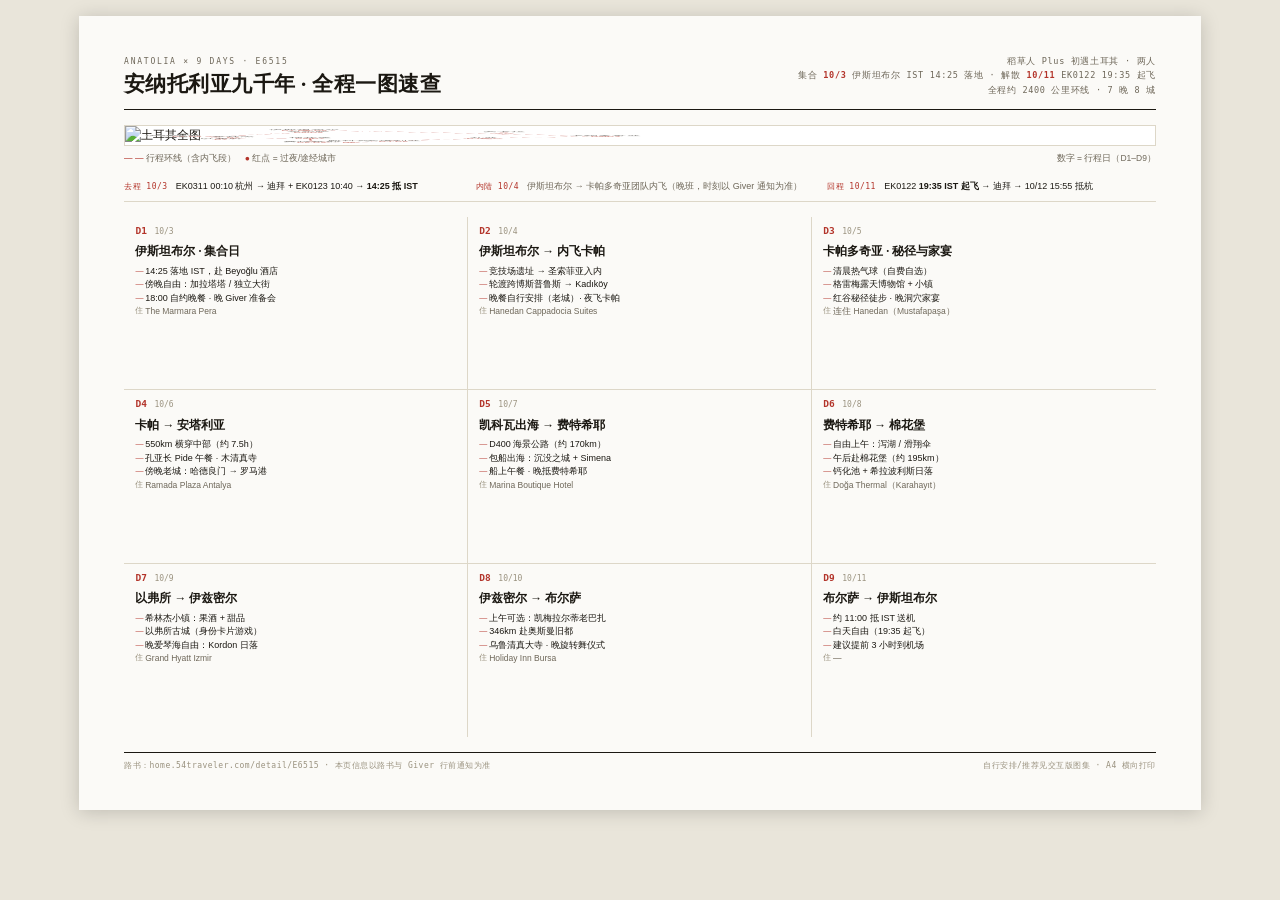
==== print.html @ 03088bc4 "土耳其 9 天图集 · E6515 初遇土耳其" ====
<!DOCTYPE html>
<html lang="zh-CN">
<head>
<meta charset="UTF-8">
<meta name="viewport" content="width=device-width, initial-scale=1">
<title>打印一页 · 安纳托利亚 9 天全图速查</title>
<style>
  :root{
    --paper:#FBFAF7; --ink:#1B1812; --sub:#6E6759; --faint:#9A927F;
    --line:#DDD7C8; --red:#B3342A;
    --serif:"Songti SC","STSong",Georgia,"Times New Roman",serif;
    --sans:-apple-system,BlinkMacSystemFont,"PingFang SC","Hiragino Sans GB","Microsoft YaHei",sans-serif;
    --mono:"SF Mono",ui-monospace,Menlo,Consolas,monospace;
  }
  *{margin:0;padding:0;box-sizing:border-box}
  html{-webkit-text-size-adjust:100%}
  body{background:#E9E5DA;color:var(--ink);font-family:var(--sans);
       -webkit-font-smoothing:antialiased;font-size:12px;line-height:1.55;
       -webkit-print-color-adjust:exact;print-color-adjust:exact}

  .sheet{width:297mm;height:210mm;margin:16px auto;background:var(--paper);
         padding:10mm 12mm;display:flex;flex-direction:column;gap:4mm;
         box-shadow:0 2px 18px rgba(0,0,0,.18)}

  /* ---- 页眉 ---- */
  header{display:flex;align-items:baseline;justify-content:space-between;
         border-bottom:1.5px solid var(--ink);padding-bottom:2.2mm}
  .kick{font-family:var(--mono);font-size:8px;letter-spacing:.22em;color:var(--sub);text-transform:uppercase}
  h1{font-family:var(--serif);font-size:21px;font-weight:600;letter-spacing:.02em}
  .meta{font-family:var(--mono);font-size:8.5px;color:var(--sub);letter-spacing:.08em;text-align:right;line-height:1.7}
  .meta b{color:var(--red);font-weight:600}

  /* ---- 全图 ---- */
  .mapwrap{position:relative;border:1px solid var(--line);background:#fff;flex:none}
  .mapwrap img{display:block;width:100%}
  .mapwrap svg{position:absolute;inset:0;width:100%;height:100%}
  .mapfoot{display:flex;justify-content:space-between;margin-top:1.6mm;
           font-size:8.5px;color:var(--sub)}
  .mapfoot .r{color:var(--red)}

  /* ---- 航班条 ---- */
  .flights{display:flex;gap:6mm;border-bottom:1px solid var(--line);padding-bottom:1.8mm}
  .flights .f{flex:1;display:flex;gap:2.2mm;align-items:baseline;font-size:9px}
  .flights .d{font-family:var(--mono);font-size:8px;color:var(--red);white-space:nowrap;letter-spacing:.06em}
  .flights .t{color:var(--sub)}

  /* ---- 九天格 ---- */
  .days{flex:1;display:grid;grid-template-columns:repeat(3,1fr);grid-template-rows:repeat(3,1fr);gap:0}
  .day{border-right:1px solid var(--line);border-bottom:1px solid var(--line);
       padding:1.8mm 3mm;overflow:hidden;display:flex;flex-direction:column;gap:1mm}
  .day:nth-child(3n){border-right:none}
  .day:nth-child(n+7){border-bottom:none}
  .day .dh{display:flex;align-items:baseline;gap:2mm}
  .day .dn{font-family:var(--mono);font-size:9.5px;font-weight:700;color:var(--red)}
  .day .dt{font-family:var(--mono);font-size:8px;color:var(--faint)}
  .day .dm{font-family:var(--serif);font-size:12px;font-weight:600}
  .day ul{list-style:none;font-size:9px;line-height:1.5;color:var(--ink)}
  .day li{padding-left:2.6mm;position:relative}
  .day li::before{content:"—";position:absolute;left:0;color:var(--red);font-size:8px}
  .day li.s::before{color:var(--faint)}
  .day li.hotel{margin-top:auto;color:var(--sub);font-size:8.5px}
  .day li.hotel::before{content:"住";color:var(--faint);font-size:8px}

  footer{flex:none;display:flex;justify-content:space-between;border-top:1.5px solid var(--ink);
         padding-top:1.6mm;font-size:8px;color:var(--faint);font-family:var(--mono);letter-spacing:.06em}

  @media print{
    @page{size:A4 landscape;margin:0}
    body{background:var(--paper)}
    .sheet{margin:0;box-shadow:none}
  }
  @media(max-width:900px){
    body{background:var(--paper)}
    .sheet{width:100%;height:auto;min-height:100vh;margin:0;box-shadow:none;padding:16px}
    .days{grid-template-columns:1fr;grid-template-rows:none}
    .day{border-bottom:1px solid var(--line)!important;border-right:none!important;padding:10px 2px}
    .flights{flex-direction:column;gap:4px}
    header h1{font-size:18px}
  }
</style>
</head>
<body>
<div class="sheet">

  <header>
    <div>
      <div class="kick">ANATOLIA × 9 DAYS · E6515</div>
      <h1>安纳托利亚九千年 · 全程一图速查</h1>
    </div>
    <div class="meta">
      稻草人 Plus 初遇土耳其 · 两人<br>
      集合 <b>10/3</b> 伊斯坦布尔 IST 14:25 落地 · 解散 <b>10/11</b> EK0122 19:35 起飞<br>
      全程约 2400 公里环线 · 7 晚 8 城
    </div>
  </header>

  <div>
    <div class="mapwrap">
      <img src="土耳其历史图集/assets/img/base-map.png" alt="土耳其全图">
      <svg viewBox="0 0 1579.4531 677.31348" preserveAspectRatio="none" aria-label="行程路线"></svg>
    </div>
    <div class="mapfoot">
      <span><span class="r">— —</span> 行程环线（含内飞段）　<span class="r">●</span> 红点 = 过夜/途经城市</span>
      <span>数字 = 行程日（D1–D9）</span>
    </div>
  </div>

  <div class="flights">
    <div class="f"><span class="d">去程 10/3</span><span>EK0311 00:10 杭州 → 迪拜 + EK0123 10:40 → <b>14:25 抵 IST</b></span></div>
    <div class="f"><span class="d">内陆 10/4</span><span class="t">伊斯坦布尔 → 卡帕多奇亚团队内飞（晚班，时刻以 Giver 通知为准）</span></div>
    <div class="f"><span class="d">回程 10/11</span><span>EK0122 <b>19:35 IST 起飞</b> → 迪拜 → 10/12 15:55 抵杭</span></div>
  </div>

  <div class="days" id="days"></div>

  <footer>
    <span>路书：home.54traveler.com/detail/E6515 · 本页信息以路书与 Giver 行前通知为准</span>
    <span>自行安排/推荐见交互版图集 · A4 横向打印</span>
  </footer>

</div>

<script>
// 底图 SVG 像素空间（与图集校准一致）
const X = lon => (lon - 25.5) / 20 * 1579.4531;
const Y = lat => (42.5 - lat) / 7 * 677.31348;

const ROUTE = [
  [28.98,41.01],[34.83,38.64],[32.48,37.87],[30.71,36.89],[29.85,36.19],
  [29.12,36.65],[29.09,37.78],[27.60,37.93],[27.36,37.94],[27.14,38.42],
  [29.06,40.19],[28.98,41.01]
];
const CITIES = [
  {n:'伊斯坦布尔',d:'D1·D2·D9',lon:28.98,lat:41.01},
  {n:'布尔萨',d:'D8·D9',lon:29.06,lat:40.19},
  {n:'伊兹密尔',d:'D7·D8',lon:27.14,lat:38.42,anchor:'end',dx:-12,dy:-6},
  {n:'以弗所',d:'D7',lon:27.36,lat:37.94,dy:38},
  {n:'希林杰',d:'D7',lon:27.60,lat:37.93,dy:-34},
  {n:'棉花堡',d:'D6·D7',lon:29.09,lat:37.78},
  {n:'费特希耶',d:'D5·D6',lon:29.12,lat:36.65,dy:38},
  {n:'凯科瓦',d:'D5',lon:29.85,lat:36.19,dy:-34},
  {n:'安塔利亚',d:'D4·D5',lon:30.71,lat:36.89},
  {n:'孔亚',d:'D4 途经',lon:32.48,lat:37.87},
  {n:'卡帕多奇亚',d:'D2·D3',lon:34.83,lat:38.64},
  {n:'安卡拉',d:'途经',lon:32.86,lat:39.93}
];

const routePts = ROUTE.map(p => `${X(p[0]).toFixed(1)},${Y(p[1]).toFixed(1)}`).join(' ');
const dots = CITIES.map(c => {
  const dx = c.dx||0, dy = c.dy||0, a = c.anchor||'middle';
  return `<g transform="translate(${X(c.lon).toFixed(1)},${Y(c.lat).toFixed(1)})">
    <circle r="7" fill="#B3342A" stroke="#fff" stroke-width="2.5"></circle>
    <text x="${dx}" y="${-13+dy}" font-size="21" text-anchor="${a}" fill="#1B1812" font-weight="bold"
      stroke="#FBFAF7" stroke-width="4" paint-order="stroke" style="pointer-events:none">${c.n}</text>
    <text x="${dx}" y="${30+dy}" font-size="16" text-anchor="${a}" fill="#B3342A" font-weight="bold"
      stroke="#FBFAF7" stroke-width="3.5" paint-order="stroke" style="pointer-events:none">${c.d}</text>
  </g>`;
}).join('');
document.querySelector('.mapwrap svg').innerHTML =
  `<polyline points="${routePts}" fill="none" stroke="#B3342A" stroke-width="4"
    stroke-dasharray="12 8" stroke-opacity=".7" stroke-linecap="round" stroke-linejoin="round"></polyline>` + dots;

// 九天格：一级信息（三餐+游玩），交通/住宿小字弱化
const DAYS = [
  {dn:'D1',dt:'10/3',dm:'伊斯坦布尔 · 集合日',items:[
    '14:25 落地 IST，赴 Beyoğlu 酒店',
    '傍晚自由：加拉塔塔 / 独立大街',
    '18:00 自约晚餐 · 晚 Giver 准备会'],
    hotel:'The Marmara Pera'},
  {dn:'D2',dt:'10/4',dm:'伊斯坦布尔 → 内飞卡帕',items:[
    '竞技场遗址 → 圣索菲亚入内',
    '轮渡跨博斯普鲁斯 → Kadıköy',
    '晚餐自行安排（老城）· 夜飞卡帕'],
    hotel:'Hanedan Cappadocia Suites'},
  {dn:'D3',dt:'10/5',dm:'卡帕多奇亚 · 秘径与家宴',items:[
    '清晨热气球（自费自选）',
    '格雷梅露天博物馆 + 小镇',
    '红谷秘径徒步 · 晚洞穴家宴'],
    hotel:'连住 Hanedan（Mustafapaşa）'},
  {dn:'D4',dt:'10/6',dm:'卡帕 → 安塔利亚',items:[
    '550km 横穿中部（约 7.5h）',
    '孔亚长 Pide 午餐 · 木清真寺',
    '傍晚老城：哈德良门 → 罗马港'],
    hotel:'Ramada Plaza Antalya'},
  {dn:'D5',dt:'10/7',dm:'凯科瓦出海 → 费特希耶',items:[
    'D400 海景公路（约 170km）',
    '包船出海：沉没之城 + Simena',
    '船上午餐 · 晚抵费特希耶'],
    hotel:'Marina Boutique Hotel'},
  {dn:'D6',dt:'10/8',dm:'费特希耶 → 棉花堡',items:[
    '自由上午：泻湖 / 滑翔伞',
    '午后赴棉花堡（约 195km）',
    '钙化池 + 希拉波利斯日落'],
    hotel:'Doğa Thermal（Karahayıt）'},
  {dn:'D7',dt:'10/9',dm:'以弗所 → 伊兹密尔',items:[
    '希林杰小镇：果酒 + 甜品',
    '以弗所古城（身份卡片游戏）',
    '晚爱琴海自由：Kordon 日落'],
    hotel:'Grand Hyatt Izmir'},
  {dn:'D8',dt:'10/10',dm:'伊兹密尔 → 布尔萨',items:[
    '上午可选：凯梅拉尔蒂老巴扎',
    '346km 赴奥斯曼旧都',
    '乌鲁清真大寺 · 晚旋转舞仪式'],
    hotel:'Holiday Inn Bursa'},
  {dn:'D9',dt:'10/11',dm:'布尔萨 → 伊斯坦布尔',items:[
    '约 11:00 抵 IST 送机',
    '白天自由（19:35 起飞）',
    '建议提前 3 小时到机场'],
    hotel:'—'}
];
document.getElementById('days').innerHTML = DAYS.map(d => `
  <div class="day">
    <div class="dh"><span class="dn">${d.dn}</span><span class="dt">${d.dt}</span></div>
    <div class="dm">${d.dm}</div>
    <ul>${d.items.map(i => `<li>${i}</li>`).join('')}<li class="hotel">${d.hotel}</li></ul>
  </div>`).join('');
</script>
</body>
</html>
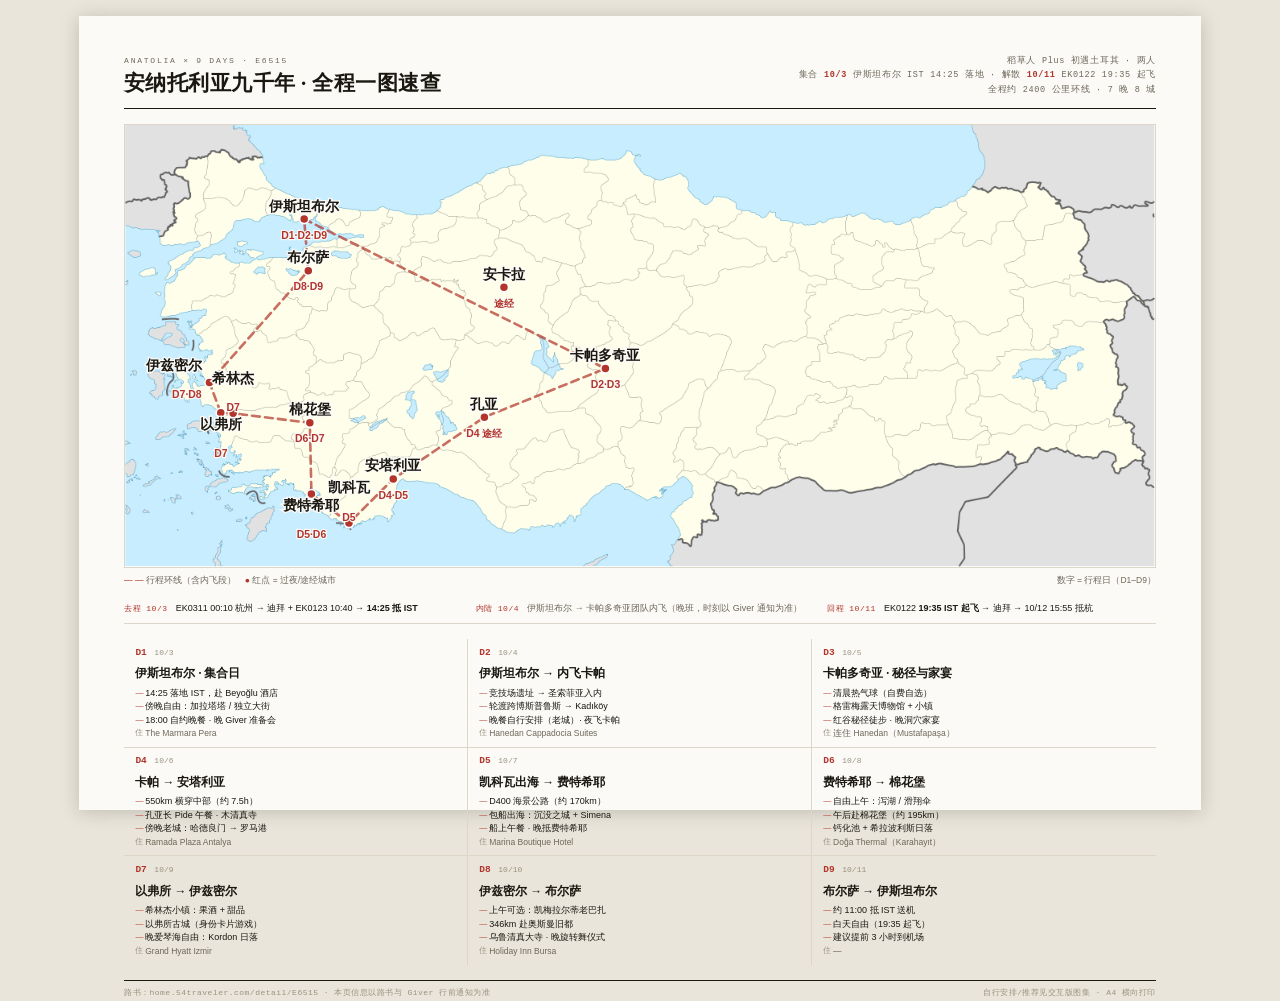
==== commit d7ce0dda: "print.html: 底图内嵌 + 手机排版适配" ====
--- a/print.html
+++ b/print.html
@@ -70,12 +70,26 @@
     .sheet{margin:0;box-shadow:none}
   }
   @media(max-width:900px){
-    body{background:var(--paper)}
-    .sheet{width:100%;height:auto;min-height:100vh;margin:0;box-shadow:none;padding:16px}
+    body{background:var(--paper);font-size:14px;line-height:1.7}
+    .sheet{width:100%;height:auto;min-height:100vh;margin:0;box-shadow:none;padding:14px;gap:10px}
+    header{flex-direction:column;gap:6px;border-bottom-width:2px;padding-bottom:10px}
+    header h1{font-size:21px}
+    .meta{text-align:left;font-size:11px;line-height:1.8}
+    .kick{font-size:9px}
+    .mapfoot{flex-direction:column;gap:2px;font-size:11px}
+    .flights{flex-direction:column;gap:8px;border-bottom-width:1px;padding-bottom:10px}
+    .flights .f{font-size:13px;line-height:1.6;flex-direction:column;gap:1px}
+    .flights .d{font-size:11px}
     .days{grid-template-columns:1fr;grid-template-rows:none}
-    .day{border-bottom:1px solid var(--line)!important;border-right:none!important;padding:10px 2px}
-    .flights{flex-direction:column;gap:4px}
-    header h1{font-size:18px}
+    .day{border-bottom:1px solid var(--line)!important;border-right:none!important;padding:12px 2px;gap:3px}
+    .day .dh{gap:8px}
+    .day .dn{font-size:13px}
+    .day .dt{font-size:11px}
+    .day .dm{font-size:16px}
+    .day ul{font-size:13.5px;line-height:1.75}
+    .day li{padding-left:4mm}
+    .day li.hotel{font-size:12px}
+    footer{flex-direction:column;gap:2px;font-size:10px;padding-top:10px;border-top-width:2px}
   }
 </style>
 </head>
@@ -96,7 +110,7 @@
 
   <div>
     <div class="mapwrap">
-      <img src="土耳其历史图集/assets/img/base-map.png" alt="土耳其全图">
+      <img src="[data-uri]" alt="土耳其全图">
       <svg viewBox="0 0 1579.4531 677.31348" preserveAspectRatio="none" aria-label="行程路线"></svg>
     </div>
     <div class="mapfoot">
